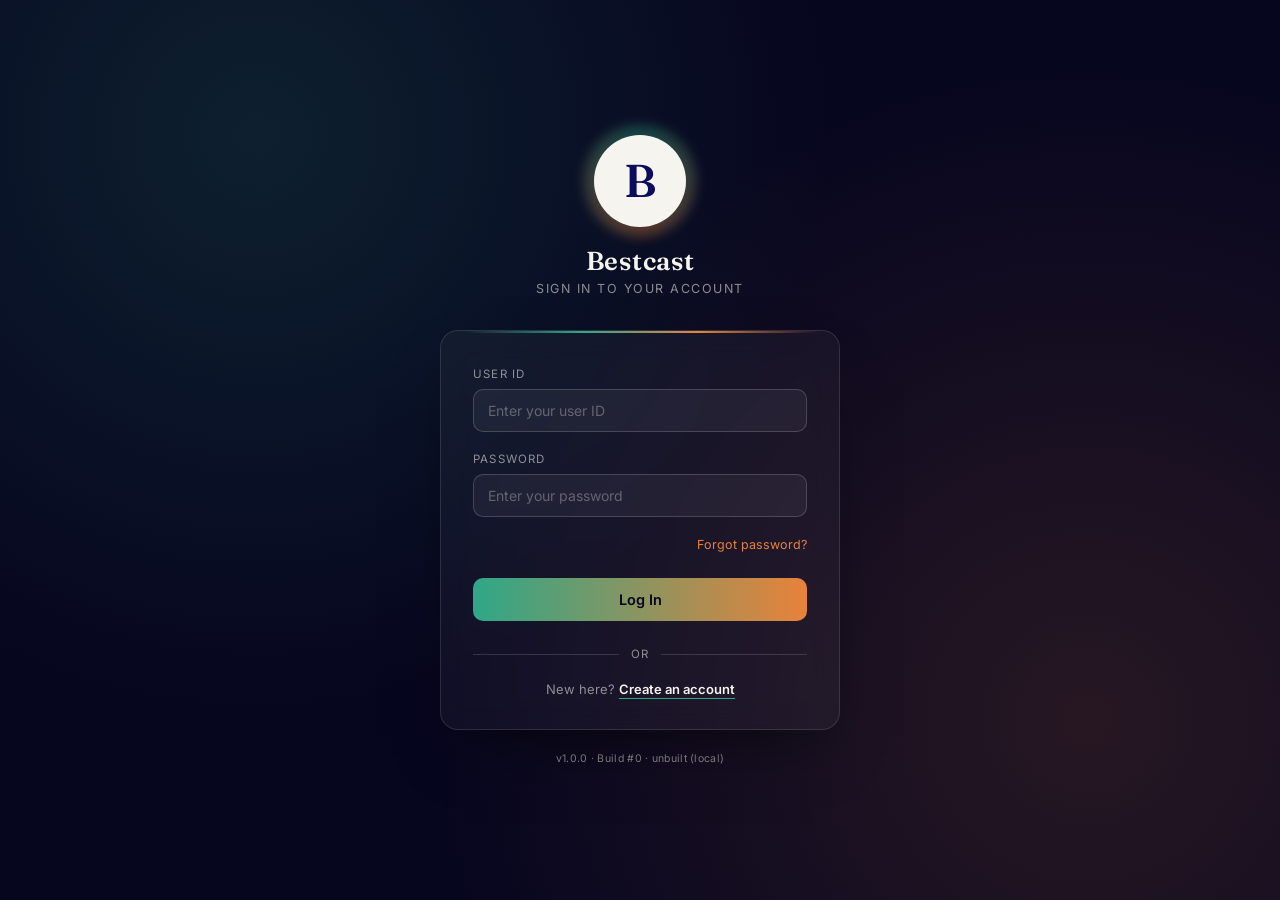
==== public/configuration.html @ 32100ff1 "Add Configuration module with role-based access control New Configuration page, restricted to admini" ====
<!DOCTYPE html>
<html lang="en">
<head>
<meta charset="UTF-8">
<meta name="viewport" content="width=device-width, initial-scale=1.0">
<title>Bestcast — Configuration</title>
<link rel="preconnect" href="https://fonts.googleapis.com">
<link href="https://fonts.googleapis.com/css2?family=Fraunces:opsz,wght@9..144,500;9..144,600&family=Inter:wght@400;500;600&display=swap" rel="stylesheet">
<link rel="stylesheet" href="css/app.css">
<link rel="stylesheet" href="css/pcs.css">
<link rel="stylesheet" href="css/config.css">
</head>
<body>

  <main class="content" id="config-root"></main>

  <p class="build-footer"></p>

  <script src="js/build-info.js"></script>
  <script src="js/footer.js"></script>
  <script src="js/brand.js"></script>
  <script src="js/temp-local-auth.js"></script>
  <script src="js/rbac.js"></script>
  <script src="js/topbar.js"></script>
  <script src="js/config.js"></script>
</body>
</html>
---- public/css/app.css ----
/* Shared shell styles: theme tokens, top bar, page chrome.
   Used by dashboard.html, production-records.html, process-check-sheet.html. */

:root {
  --navy: #0d0b5c;
  --navy-deep: #07061f;
  --teal: #2fa787;
  --orange: #e8823a;
  --cream: #f6f4ee;
  --mute: rgba(246,244,238,0.55);
  --danger: #e8534f;

  --content-bg: var(--navy-deep);
  --content-fg: var(--cream);
  --content-mute: var(--mute);
  --card-bg: rgba(246,244,238,0.04);
  --card-border: rgba(246,244,238,0.12);
  --input-bg: rgba(246,244,238,0.05);
  --input-border: rgba(246,244,238,0.18);
  --menu-bg: #0d0c2a;
}

/* Light mode: top bar keeps its own colors (see .topbar), everything
   else on the page goes black and white. */
body.light-theme {
  --content-bg: #ffffff;
  --content-fg: #000000;
  --content-mute: #555555;
  --card-bg: #f5f5f5;
  --card-border: #dddddd;
  --input-bg: #ffffff;
  --input-border: #999999;
  --danger: #c62828;
}

* { box-sizing: border-box; margin: 0; padding: 0; }

html, body {
  height: 100%;
  /* Nothing should scroll the page sideways — wide tables scroll inside
     their own container. "clip" rather than "hidden" so position: sticky
     on the top bar keeps working. */
  overflow-x: clip;
}

body {
  font-family: 'Inter', sans-serif;
  background: var(--content-bg);
  color: var(--content-fg);
  min-height: 100vh;
  transition: background 150ms ease, color 150ms ease;
}

/* ---------- Top bar ---------- */

.topbar {
  /* Height grows as the nav wraps — never a fixed height, so nothing is
     forced off-screen on narrow viewports. */
  min-height: 86px;
  width: 100%;
  display: flex;
  align-items: center;
  flex-wrap: wrap;
  padding: 10px 28px;
  gap: 10px 12px;
  /* Opaque base colour under the gradient layers, so page content
     scrolling underneath never shows through the bar. */
  background-color: #07061f;
  background-image:
    radial-gradient(circle at 32% 0%, rgba(47,167,135,0.28), transparent 32%),
    radial-gradient(circle at 70% 100%, rgba(232,130,58,0.18), transparent 35%),
    linear-gradient(100deg, #04030c 0%, #07061f 45%, #0d0b5c 75%, #04030c 100%);
  border-bottom: 1px solid rgba(246,244,238,0.08);
  color: #f6f4ee;
  position: sticky;
  top: 0;
  /* Above page content, but below .modal-backdrop (z-index 100). */
  z-index: 50;
}

.brand {
  display: flex;
  align-items: center;
  gap: 12px;
  flex-shrink: 0;
  text-decoration: none;
}

.brand-logo {
  width: 40px;
  height: 40px;
  border-radius: 50%;
  background: #f6f4ee;
  object-fit: contain;
  padding: 4px;
}

.brand-name {
  font-family: 'Fraunces', serif;
  color: #f6f4ee;
  font-size: 22px;
  font-weight: 600;
  letter-spacing: -0.2px;
}

/* Stands in for the logo when the asset is unavailable — see js/brand.js.
   Sized by .brand-logo, which it inherits. */
.logo-fallback {
  display: flex;
  align-items: center;
  justify-content: center;
  background: #f6f4ee;
  color: #0d0b5c;
  border-radius: 50%;
  font-family: 'Fraunces', serif;
  font-weight: 600;
  line-height: 1;
  user-select: none;
}

.brand-logo.logo-fallback { font-size: 21px; padding: 0; }

@media (max-width: 640px) {
  .brand-logo.logo-fallback { font-size: 18px; }
}

/* The nav wraps onto further rows rather than scrolling sideways, so every
   item stays reachable at any width. min-width:0 lets it shrink inside the
   flex bar instead of forcing the bar wider than the viewport. */
.main-nav {
  display: flex;
  align-items: center;
  flex-wrap: wrap;
  gap: 6px 8px;
  min-width: 0;
  flex: 1 1 auto;
}

.nav-item {
  position: relative;
  height: 56px;
  padding: 0 22px;
  display: flex;
  align-items: center;
  gap: 10px;
  color: rgba(246,244,238,0.75);
  text-decoration: none;
  font-size: 14.5px;
  font-weight: 500;
  border-radius: 14px;
  white-space: nowrap;
  transition: background 180ms ease, color 180ms ease;
}

.nav-item svg {
  width: 20px;
  height: 20px;
  stroke: currentColor;
  stroke-width: 1.8;
  fill: none;
  flex-shrink: 0;
}

.nav-item:hover {
  background: rgba(246,244,238,0.06);
  color: #f6f4ee;
}

.nav-item.active {
  color: #f6f4ee;
  background: linear-gradient(135deg, rgba(47,167,135,0.55), rgba(232,130,58,0.30));
  box-shadow:
    inset 0 1px 0 rgba(255,255,255,0.08),
    0 4px 18px rgba(0,0,0,0.25);
}

.nav-item.active::after {
  content: "";
  position: absolute;
  bottom: 0;
  left: 50%;
  width: 32px;
  height: 3px;
  transform: translateX(-50%);
  background: var(--teal);
  border-radius: 3px 3px 0 0;
}

button.nav-item {
  background: none;
  border: none;
  font: inherit;
  cursor: pointer;
}

.nav-item-wrap { position: relative; }

.nav-chevron {
  width: 14px;
  height: 14px;
  stroke: currentColor;
  stroke-width: 2;
  fill: none;
  transition: transform 150ms ease;
}

.nav-item-wrap.open .nav-chevron { transform: rotate(180deg); }

/* Fixed, not absolute: .main-nav scrolls horizontally, and CSS forces the
   other axis to clip too, which would trap this dropdown inside the bar.
   position:fixed takes it out of that clipping context so it overlays the
   page content, fully opaque. Coordinates are set in topbar.js. */
.nav-dropdown {
  display: none;
  position: fixed;
  min-width: 160px;
  background: var(--menu-bg);
  border: 1px solid rgba(246,244,238,0.14);
  border-radius: 12px;
  padding: 6px;
  box-shadow: 0 20px 40px -15px rgba(0,0,0,0.6);
  z-index: 60;
}

.nav-dropdown.open { display: block; }

.nav-dropdown a {
  display: block;
  padding: 10px 12px;
  border-radius: 8px;
  color: #f6f4ee;
  font-size: 13.5px;
  text-decoration: none;
}

.nav-dropdown a:hover { background: rgba(246,244,238,0.08); }

.header-actions {
  margin-left: auto;
  display: flex;
  align-items: center;
  gap: 16px;
  flex-shrink: 0;
  position: relative;
}

.theme-toggle {
  width: 38px;
  height: 38px;
  border-radius: 50%;
  border: 1px solid rgba(246,244,238,0.18);
  background: rgba(246,244,238,0.06);
  display: flex;
  align-items: center;
  justify-content: center;
  cursor: pointer;
  flex-shrink: 0;
  transition: background 150ms ease;
}

.theme-toggle:hover { background: rgba(246,244,238,0.12); }

.theme-toggle svg {
  width: 19px;
  height: 19px;
  stroke: #f6f4ee;
  stroke-width: 1.8;
  fill: none;
}

.user {
  display: flex;
  align-items: center;
  gap: 10px;
  cursor: pointer;
  padding: 6px 8px;
  border-radius: 10px;
  transition: background 150ms ease;
}

.user:hover { background: rgba(246,244,238,0.06); }

.avatar {
  width: 36px;
  height: 36px;
  border-radius: 50%;
  background: linear-gradient(135deg, var(--teal), var(--orange));
  color: #07061f;
  display: flex;
  align-items: center;
  justify-content: center;
  font-weight: 700;
  font-size: 14px;
  flex-shrink: 0;
}

.user-name { color: #f6f4ee; font-size: 14px; font-weight: 500; }

.user-chevron {
  width: 16px;
  height: 16px;
  stroke: rgba(246,244,238,0.7);
  stroke-width: 2;
  fill: none;
  transition: transform 150ms ease;
}

.user.open .user-chevron { transform: rotate(180deg); }

.user-dropdown {
  display: none;
  position: absolute;
  top: 52px;
  right: 0;
  min-width: 180px;
  background: var(--menu-bg);
  border: 1px solid rgba(246,244,238,0.14);
  border-radius: 12px;
  padding: 6px;
  box-shadow: 0 20px 40px -15px rgba(0,0,0,0.6);
  z-index: 60;
}

.user-dropdown.open { display: block; }

.user-dropdown a,
.user-dropdown button {
  display: block;
  width: 100%;
  text-align: left;
  padding: 10px 12px;
  border-radius: 8px;
  border: none;
  background: none;
  color: #f6f4ee;
  font-family: inherit;
  font-size: 13.5px;
  text-decoration: none;
  cursor: pointer;
}

.user-dropdown a:hover,
.user-dropdown button:hover { background: rgba(246,244,238,0.08); }

/* --- Responsive: desktop → tablet → mobile ---------------------------- */

/* Tablet and below: the nav drops onto its own full-width row beneath the
   brand and user controls, then wraps within that row as needed. */
@media (max-width: 1024px) {
  .topbar { padding: 10px 20px; }
  .main-nav {
    order: 3;
    flex-basis: 100%;
    justify-content: flex-start;
  }
  .nav-item { height: 48px; padding: 0 16px; }
}

@media (max-width: 640px) {
  .topbar { padding: 10px 14px; gap: 8px; }
  .brand-logo { width: 34px; height: 34px; }
  .brand-name { font-size: 19px; }
  .nav-item {
    height: 42px;
    padding: 0 12px;
    font-size: 13px;
    gap: 7px;
    border-radius: 11px;
  }
  .nav-item svg { width: 17px; height: 17px; }
  .user-name { display: none; }
  .header-actions { gap: 10px; }
}

/* Small phones: keep the brand mark but drop the wordmark so the nav row
   gets the space. */
@media (max-width: 400px) {
  .brand-name { display: none; }
  .nav-item { padding: 0 10px; font-size: 12.5px; }
}

/* ---------- Page content ---------- */

.content {
  max-width: 1180px;
  margin: 0 auto;
  padding: 40px 24px 24px;
  min-width: 0;
}

.content h1 {
  font-family: 'Fraunces', serif;
  font-size: 26px;
  margin-bottom: 8px;
  overflow-wrap: break-word;
}

@media (max-width: 640px) {
  .content { padding: 24px 14px 16px; }
  .content h1 { font-size: 21px; }
}

.subtitle {
  color: var(--content-mute);
  font-size: 14px;
  margin-bottom: 28px;
}

.breadcrumb {
  font-size: 12.5px;
  color: var(--content-mute);
  margin-bottom: 14px;
}

.breadcrumb a { color: var(--teal); text-decoration: none; }
.breadcrumb a:hover { text-decoration: underline; }

.cards {
  display: grid;
  grid-template-columns: repeat(auto-fit, minmax(240px, 1fr));
  gap: 16px;
}

.card {
  background: var(--card-bg);
  border: 1px solid var(--card-border);
  border-radius: 14px;
  padding: 20px;
  transition: background 150ms ease, border-color 150ms ease;
}

a.card { text-decoration: none; color: inherit; display: block; }
a.card:hover { border-color: var(--teal); }

.card h2 {
  font-size: 14px;
  color: var(--content-mute);
  text-transform: uppercase;
  letter-spacing: 0.8px;
  margin-bottom: 8px;
}

.card p { font-size: 13px; color: var(--content-mute); }

.build-footer {
  text-align: center;
  font-size: 10.5px;
  letter-spacing: 0.3px;
  color: var(--content-mute);
  padding: 24px;
}

/* ---------- Buttons ---------- */

.btn {
  padding: 10px 18px;
  border: none;
  border-radius: 10px;
  background: linear-gradient(90deg, var(--teal), var(--orange));
  color: #07061f;
  font-family: inherit;
  font-weight: 600;
  font-size: 13.5px;
  cursor: pointer;
  text-decoration: none;
  display: inline-block;
}

.btn:hover { filter: brightness(1.06); }

.btn-secondary {
  background: none;
  border: 1px solid var(--card-border);
  color: var(--content-fg);
  font-weight: 500;
}

.btn-secondary:hover { border-color: var(--teal); filter: none; }

.btn-danger {
  background: none;
  border: 1px solid var(--danger);
  color: var(--danger);
  font-weight: 500;
}

.btn-danger:hover { background: rgba(232,83,79,0.1); filter: none; }

.btn-row { display: flex; gap: 10px; flex-wrap: wrap; align-items: center; }
---- public/css/pcs.css ----
/* Process Check Sheet module styles. Layered on top of app.css. */

/* min() keeps the track from forcing overflow once the viewport is
   narrower than the stated minimum. */
.field-grid {
  display: grid;
  grid-template-columns: repeat(auto-fit, minmax(min(230px, 100%), 1fr));
  gap: 16px;
}

.field label {
  display: block;
  font-size: 11.5px;
  letter-spacing: 0.8px;
  text-transform: uppercase;
  color: var(--content-mute);
  margin-bottom: 6px;
}

.spec-hint {
  text-transform: none;
  letter-spacing: 0;
  font-size: 11px;
  color: var(--teal);
  margin-left: 4px;
}

.field input,
.field select {
  width: 100%;
  padding: 10px 12px;
  background: var(--input-bg);
  border: 1px solid var(--input-border);
  border-radius: 9px;
  color: var(--content-fg);
  font-size: 13.5px;
  font-family: inherit;
  outline: none;
}

.field input:focus,
.field select:focus { border-color: var(--teal); }

.field select option { background: var(--menu-bg); color: #f6f4ee; }
body.light-theme .field select option { background: #ffffff; color: #000000; }

.field-note {
  font-size: 11px;
  color: var(--content-mute);
  margin-top: 5px;
  line-height: 1.4;
}

.field-error {
  font-size: 11px;
  color: var(--danger);
  margin-top: 4px;
  min-height: 0;
}

.field.has-error input,
.field.has-error select { border-color: var(--danger); }

/* ---------- alerts ---------- */

.alert {
  margin-top: 18px;
  padding: 14px 16px;
  border-radius: 10px;
  font-size: 13px;
  line-height: 1.5;
}

.alert-danger {
  background: rgba(232,83,79,0.12);
  border: 1px solid var(--danger);
  color: var(--content-fg);
}

.alert-danger ul { margin: 10px 0 0 18px; }
.alert-danger li { margin-bottom: 4px; }

.alert-ok {
  background: rgba(47,167,135,0.14);
  border: 1px solid var(--teal);
  color: var(--content-fg);
}

.alert-note {
  margin-top: 10px;
  font-size: 11.5px;
  color: var(--content-mute);
}

/* ---------- tables ---------- */

.table-wrap {
  overflow-x: auto;
  border: 1px solid var(--card-border);
  border-radius: 12px;
}

table {
  width: 100%;
  border-collapse: collapse;
  font-size: 13px;
}

table.dense { font-size: 12px; white-space: nowrap; }

th, td {
  padding: 10px 12px;
  text-align: left;
  border-bottom: 1px solid var(--card-border);
}

th {
  font-size: 11px;
  text-transform: uppercase;
  letter-spacing: 0.6px;
  color: var(--content-mute);
  font-weight: 600;
  background: var(--card-bg);
  position: sticky;
  top: 0;
}

tbody tr:last-child td { border-bottom: none; }
tbody tr:hover { background: var(--card-bg); }

td a { color: var(--teal); text-decoration: none; font-weight: 600; }
td a:hover { text-decoration: underline; }

.cell-bad {
  color: var(--danger);
  font-weight: 700;
  background: rgba(232,83,79,0.08);
}

/* ---------- badges ---------- */

.flag-badge,
.ok-badge {
  display: inline-block;
  padding: 3px 9px;
  border-radius: 20px;
  font-size: 11px;
  font-weight: 600;
  white-space: nowrap;
}

.flag-badge { background: rgba(232,83,79,0.16); color: var(--danger); border: 1px solid var(--danger); }
.ok-badge { background: rgba(47,167,135,0.14); color: var(--teal); border: 1px solid var(--teal); }

.muted-xs { font-size: 11.5px; color: var(--content-mute); }

/* ---------- day sheet layout ---------- */

.sheet-head {
  display: flex;
  justify-content: space-between;
  align-items: flex-start;
  gap: 16px;
  flex-wrap: wrap;
  margin-bottom: 24px;
}

.sheet-status { display: flex; gap: 8px; flex-wrap: wrap; }

.sheet-section { margin-bottom: 18px; }

.sheet-block {
  border: 1px solid var(--card-border);
  border-radius: 14px;
  padding: 16px 18px;
  background: color-mix(in srgb, var(--card-bg) 55%, transparent);
}

.sheet-block > summary {
  cursor: pointer;
  display: flex;
  align-items: baseline;
  gap: 12px;
  flex-wrap: wrap;
  list-style: none;
}

.sheet-block > summary::-webkit-details-marker { display: none; }

.sheet-block > summary::before {
  content: "▸";
  color: var(--content-mute);
  font-size: 12px;
  transition: transform 150ms ease;
}

.sheet-block[open] > summary::before { transform: rotate(90deg); }

.sheet-block > summary h2 {
  font-family: 'Fraunces', serif;
  font-size: 18px;
  display: inline;
  margin: 0;
}

.sheet-block[open] > summary { margin-bottom: 16px; }

.fieldset {
  border: 1px solid var(--card-border);
  border-radius: 12px;
  padding: 16px;
}

.fieldset legend {
  padding: 0 8px;
  font-size: 11.5px;
  text-transform: uppercase;
  letter-spacing: 0.8px;
  color: var(--content-mute);
}

.fieldset[disabled] { opacity: 0.65; }

/* ---------- hourly view toggle ---------- */

.view-toggle {
  display: flex;
  align-items: center;
  gap: 8px;
  flex-wrap: wrap;
  margin-bottom: 14px;
}

.toggle-btn {
  padding: 8px 16px;
  border: 1px solid var(--card-border);
  border-radius: 9px;
  background: none;
  color: var(--content-mute);
  font-family: inherit;
  font-size: 13px;
  cursor: pointer;
}

.toggle-btn.active {
  border-color: var(--teal);
  color: var(--content-fg);
  background: rgba(47,167,135,0.12);
  font-weight: 600;
}

/* ---------- matrix ---------- */

.matrix-wrap { max-height: 70vh; overflow: auto; }

table.matrix th { font-size: 10.5px; white-space: nowrap; }
table.matrix td { padding: 4px 6px; }

.matrix .sticky-col {
  position: sticky;
  left: 0;
  background: var(--content-bg);
  z-index: 2;
  min-width: 92px;
}

.matrix thead th { z-index: 3; }
.matrix thead th.sticky-col { z-index: 4; }

.cell-input {
  width: 74px;
  padding: 5px 6px;
  background: var(--input-bg);
  border: 1px solid var(--input-border);
  border-radius: 6px;
  color: var(--content-fg);
  font-size: 12px;
  font-family: inherit;
}

select.cell-input { width: 84px; }
.cell-input:focus { border-color: var(--teal); outline: none; }
input.cell-input.cell-bad { border-color: var(--danger); color: var(--danger); font-weight: 700; }

.row-locked { opacity: 0.72; }
.row-locked .sticky-col { background: var(--card-bg); }
.row-latest .sticky-col { box-shadow: inset 3px 0 0 var(--teal); }

.lock-mark { font-size: 10px; }

.cell-na {
  color: var(--content-mute);
  font-size: 11px;
  font-weight: 600;
  text-align: center;
  background: repeating-linear-gradient(
    45deg,
    transparent, transparent 4px,
    var(--card-bg) 4px, var(--card-bg) 8px
  );
}

.row-actions { white-space: nowrap; }

.pending-badge,
.stopped-badge {
  display: inline-block;
  padding: 3px 9px;
  border-radius: 20px;
  font-size: 11px;
  font-weight: 600;
  white-space: nowrap;
  background: rgba(232,130,58,0.16);
  color: var(--orange);
  border: 1px solid var(--orange);
}

body.light-theme .pending-badge,
body.light-theme .stopped-badge { color: #8a4a12; border-color: #8a4a12; }

/* ---------- tabs ---------- */

.tabs {
  display: flex;
  gap: 6px;
  margin-bottom: 20px;
  border-bottom: 1px solid var(--card-border);
  flex-wrap: wrap;
}

.tab {
  padding: 10px 18px;
  border: none;
  background: none;
  color: var(--content-mute);
  font-family: inherit;
  font-size: 13.5px;
  font-weight: 500;
  cursor: pointer;
  border-bottom: 2px solid transparent;
  margin-bottom: -1px;
}

.tab:hover { color: var(--content-fg); }

.tab.active {
  color: var(--content-fg);
  border-bottom-color: var(--teal);
}

/* ---------- shift cards ---------- */

.kv-grid {
  display: grid;
  grid-template-columns: repeat(auto-fit, minmax(min(190px, 100%), 1fr));
  gap: 10px;
  margin-bottom: 14px;
}

.kv {
  display: flex;
  flex-direction: column;
  gap: 2px;
  font-size: 12.5px;
  padding: 6px 8px;
  border-radius: 6px;
}

.kv span { color: var(--content-mute); font-size: 11px; }

.pin-row { display: flex; align-items: center; gap: 6px; flex-wrap: wrap; }

.pin {
  width: 24px;
  height: 24px;
  border-radius: 50%;
  display: inline-flex;
  align-items: center;
  justify-content: center;
  font-size: 11px;
  font-weight: 700;
  border: 1px solid var(--card-border);
  color: var(--content-mute);
}

.pin.ok { background: rgba(47,167,135,0.16); color: var(--teal); border-color: var(--teal); }
.pin.bad { background: rgba(232,83,79,0.16); color: var(--danger); border-color: var(--danger); }

.core-pin-field { grid-column: 1 / -1; }

.pin-inputs {
  display: grid;
  grid-template-columns: repeat(auto-fit, minmax(min(96px, 45%), 1fr));
  gap: 8px;
}

.pin-input { display: flex; flex-direction: column; gap: 4px; }
.pin-input > span { font-size: 11px; color: var(--content-mute); }

/* ---------- modal ---------- */

.modal-backdrop {
  position: fixed;
  inset: 0;
  background: rgba(0,0,0,0.6);
  display: flex;
  align-items: flex-start;
  justify-content: center;
  padding: 40px 20px;
  overflow-y: auto;
  z-index: 100;
}

.modal {
  background: var(--content-bg);
  border: 1px solid var(--card-border);
  border-radius: 16px;
  padding: 26px;
  width: 100%;
  max-width: 880px;
}

@media (max-width: 640px) {
  .modal-backdrop { padding: 16px 10px; }
  .modal { padding: 18px 16px; border-radius: 12px; }
  .tab { padding: 9px 12px; font-size: 12.5px; }
  th, td { padding: 8px 9px; }
}

.modal h2 {
  font-family: 'Fraunces', serif;
  font-size: 20px;
  margin-bottom: 18px;
}

.link-btn {
  background: none;
  border: none;
  color: var(--teal);
  font-family: inherit;
  font-size: 12.5px;
  cursor: pointer;
  padding: 2px 6px;
}

.link-btn:hover { text-decoration: underline; }
.link-btn.danger { color: var(--danger); }
---- public/css/config.css ----
/* Configuration module — layered on app.css and pcs.css. */

.mono {
  font-family: ui-monospace, 'SF Mono', Consolas, monospace;
  font-size: 11.5px;
}

.role-chip {
  display: inline-block;
  padding: 3px 9px;
  border-radius: 20px;
  font-size: 11px;
  font-weight: 600;
  background: rgba(47,167,135,0.14);
  color: var(--teal);
  border: 1px solid var(--teal);
  white-space: nowrap;
  margin: 1px 0;
}

body.light-theme .role-chip { color: #1d6b56; border-color: #1d6b56; }

/* Where a permission comes from — used in both the per-user access view
   and the role permission editor. */
.src-role { background: rgba(47,167,135,0.10); text-align: center; }
.src-extra { background: rgba(232,130,58,0.14); text-align: center; }
.src-denied { background: rgba(232,83,79,0.14); text-align: center; }
.src-none { text-align: center; color: var(--content-mute); }

.legend-row {
  display: flex;
  gap: 8px;
  flex-wrap: wrap;
  margin-bottom: 14px;
}

.legend {
  font-size: 11px;
  padding: 4px 10px;
  border-radius: 6px;
  border: 1px solid var(--card-border);
}

.op-select {
  padding: 3px 4px;
  background: var(--input-bg);
  border: 1px solid var(--input-border);
  border-radius: 5px;
  color: var(--content-fg);
  font-family: inherit;
  font-size: 11px;
  max-width: 92px;
}

.check-list {
  display: flex;
  flex-direction: column;
  gap: 10px;
  max-height: 320px;
  overflow-y: auto;
}

.check-row {
  display: flex;
  align-items: flex-start;
  gap: 10px;
  font-size: 13px;
  line-height: 1.45;
  cursor: pointer;
}

.check-row input { margin-top: 3px; accent-color: var(--teal); flex-shrink: 0; }

/* Tabs on this page are links. */
a.tab { text-decoration: none; display: inline-block; }

.modal .sheet-block { background: none; }

.modal .sheet-block > summary { gap: 10px; }

.modal .sheet-block > summary h2 { font-size: 15px; }

.modal .table-wrap { max-height: 340px; overflow: auto; }

@media (max-width: 640px) {
  .op-select { max-width: 78px; font-size: 10.5px; }
  .legend { font-size: 10.5px; }
}
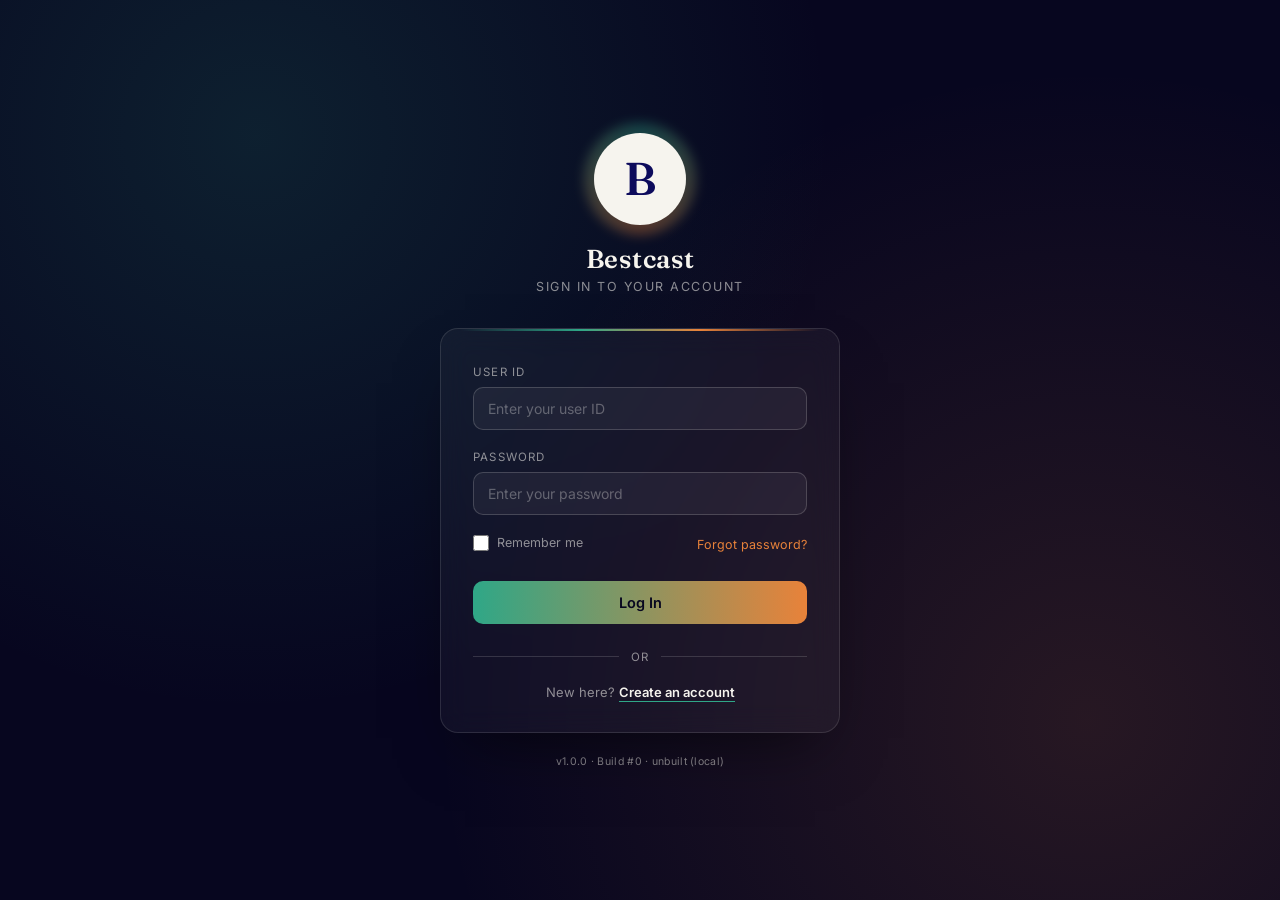
==== commit 99cd5bcf: "feat: v2.2.0 — codebase improvements (10 items) 1. Shared util.js — deduplicate esc/el across 7 modu" ====
--- a/public/configuration.html
+++ b/public/configuration.html
@@ -7,7 +7,7 @@
 <link rel="preconnect" href="https://fonts.googleapis.com">
 <link href="https://fonts.googleapis.com/css2?family=Fraunces:opsz,wght@9..144,500;9..144,600&family=Inter:wght@400;500;600&display=swap" rel="stylesheet">
 <link rel="stylesheet" href="css/app.css">
-<link rel="stylesheet" href="css/pcs.css">
+<link rel="stylesheet" href="css/forms.css">
 <link rel="stylesheet" href="css/config.css">
 </head>
 <body>
@@ -19,9 +19,12 @@
   <script src="js/build-info.js"></script>
   <script src="js/footer.js"></script>
   <script src="js/brand.js"></script>
+  <script src="js/error-handler.js"></script>
   <script src="js/temp-local-auth.js"></script>
   <script src="js/rbac.js"></script>
+  <script src="js/util.js"></script>
   <script src="js/topbar.js"></script>
+  <script src="js/pcs-spec.js"></script>
   <script src="js/config.js"></script>
 </body>
 </html>
--- a/public/css/app.css
+++ b/public/css/app.css
@@ -477,6 +477,8 @@
 
 .btn-secondary:hover { border-color: var(--teal); filter: none; }
 
+.btn-sm { padding: 4px 10px; font-size: 12px; }
+
 .btn-danger {
   background: none;
   border: 1px solid var(--danger);
--- a/public/css/forms.css
+++ b/public/css/forms.css
@@ -0,0 +1,271 @@
+/* Shared form, table, tab, badge and modal styles.
+   Extracted from pcs.css so every authenticated page can use them. */
+
+.field-grid {
+  display: grid;
+  grid-template-columns: repeat(auto-fit, minmax(min(230px, 100%), 1fr));
+  gap: 16px;
+}
+
+.field label {
+  display: block;
+  font-size: 11.5px;
+  letter-spacing: 0.8px;
+  text-transform: uppercase;
+  color: var(--content-mute);
+  margin-bottom: 6px;
+}
+
+.field input,
+.field select {
+  width: 100%;
+  padding: 10px 12px;
+  background: var(--input-bg);
+  border: 1px solid var(--input-border);
+  border-radius: 9px;
+  color: var(--content-fg);
+  font-size: 13.5px;
+  font-family: inherit;
+  outline: none;
+}
+
+.field input:focus,
+.field select:focus { border-color: var(--teal); }
+
+.field select option { background: var(--menu-bg); color: #f6f4ee; }
+body.light-theme .field select option { background: #ffffff; color: #000000; }
+
+.field-note {
+  font-size: 11px;
+  color: var(--content-mute);
+  margin-top: 5px;
+  line-height: 1.4;
+}
+
+.field-error {
+  font-size: 11px;
+  color: var(--danger);
+  margin-top: 4px;
+  min-height: 0;
+}
+
+.field.has-error input,
+.field.has-error select { border-color: var(--danger); }
+
+/* ---------- alerts ---------- */
+
+.alert {
+  margin-top: 18px;
+  padding: 14px 16px;
+  border-radius: 10px;
+  font-size: 13px;
+  line-height: 1.5;
+}
+
+.alert-danger {
+  background: rgba(232,83,79,0.12);
+  border: 1px solid var(--danger);
+  color: var(--content-fg);
+}
+
+.alert-danger ul { margin: 10px 0 0 18px; }
+.alert-danger li { margin-bottom: 4px; }
+
+.alert-ok {
+  background: rgba(47,167,135,0.14);
+  border: 1px solid var(--teal);
+  color: var(--content-fg);
+}
+
+.alert-note {
+  margin-top: 10px;
+  font-size: 11.5px;
+  color: var(--content-mute);
+}
+
+/* ---------- tables ---------- */
+
+.table-wrap {
+  overflow-x: auto;
+  border: 1px solid var(--card-border);
+  border-radius: 12px;
+}
+
+table {
+  width: 100%;
+  border-collapse: collapse;
+  font-size: 13px;
+}
+
+table.dense { font-size: 12px; white-space: nowrap; }
+
+th, td {
+  padding: 10px 12px;
+  text-align: left;
+  border-bottom: 1px solid var(--card-border);
+}
+
+th {
+  font-size: 11px;
+  text-transform: uppercase;
+  letter-spacing: 0.6px;
+  color: var(--content-mute);
+  font-weight: 600;
+  background: var(--card-bg);
+  position: sticky;
+  top: 0;
+}
+
+tbody tr:last-child td { border-bottom: none; }
+tbody tr:hover { background: var(--card-bg); }
+
+td a { color: var(--teal); text-decoration: none; font-weight: 600; }
+td a:hover { text-decoration: underline; }
+
+.cell-bad {
+  color: var(--danger);
+  font-weight: 700;
+  background: rgba(232,83,79,0.08);
+}
+
+/* ---------- badges ---------- */
+
+.flag-badge,
+.ok-badge {
+  display: inline-block;
+  padding: 3px 9px;
+  border-radius: 20px;
+  font-size: 11px;
+  font-weight: 600;
+  white-space: nowrap;
+}
+
+.flag-badge { background: rgba(232,83,79,0.16); color: var(--danger); border: 1px solid var(--danger); }
+.ok-badge { background: rgba(47,167,135,0.14); color: var(--teal); border: 1px solid var(--teal); }
+
+.muted-xs { font-size: 11.5px; color: var(--content-mute); }
+
+/* ---------- fieldset ---------- */
+
+.fieldset {
+  border: 1px solid var(--card-border);
+  border-radius: 12px;
+  padding: 16px;
+}
+
+.fieldset legend {
+  padding: 0 8px;
+  font-size: 11.5px;
+  text-transform: uppercase;
+  letter-spacing: 0.8px;
+  color: var(--content-mute);
+}
+
+.fieldset[disabled] { opacity: 0.65; }
+
+/* ---------- tabs ---------- */
+
+.tabs {
+  display: flex;
+  gap: 6px;
+  margin-bottom: 20px;
+  border-bottom: 1px solid var(--card-border);
+  flex-wrap: wrap;
+}
+
+.tab {
+  padding: 10px 18px;
+  border: none;
+  background: none;
+  color: var(--content-mute);
+  font-family: inherit;
+  font-size: 13.5px;
+  font-weight: 500;
+  cursor: pointer;
+  border-bottom: 2px solid transparent;
+  margin-bottom: -1px;
+}
+
+.tab:hover { color: var(--content-fg); }
+
+.tab.active {
+  color: var(--content-fg);
+  border-bottom-color: var(--teal);
+}
+
+/* ---------- modal ---------- */
+
+.modal-backdrop {
+  position: fixed;
+  inset: 0;
+  background: rgba(0,0,0,0.6);
+  display: flex;
+  align-items: flex-start;
+  justify-content: center;
+  padding: 40px 20px;
+  overflow-y: auto;
+  z-index: 100;
+}
+
+.modal {
+  background: var(--content-bg);
+  border: 1px solid var(--card-border);
+  border-radius: 16px;
+  padding: 26px;
+  width: 100%;
+  max-width: 880px;
+}
+
+.modal h2 {
+  font-family: 'Fraunces', serif;
+  font-size: 20px;
+  margin-bottom: 18px;
+}
+
+/* ---------- link button ---------- */
+
+.link-btn {
+  background: none;
+  border: none;
+  color: var(--teal);
+  font-family: inherit;
+  font-size: 12.5px;
+  cursor: pointer;
+  padding: 2px 6px;
+}
+
+.link-btn:hover { text-decoration: underline; }
+.link-btn.danger { color: var(--danger); }
+
+/* ---------- touch targets ---------- */
+
+@media (pointer: coarse) {
+  .link-btn {
+    min-height: 44px;
+    padding: 10px 12px;
+    font-size: 14px;
+    display: inline-flex;
+    align-items: center;
+  }
+
+  .btn, .toggle-btn {
+    min-height: 44px;
+    padding: 12px 20px;
+    font-size: 14.5px;
+  }
+
+  .field input,
+  .field select {
+    min-height: 44px;
+    font-size: 15px;
+  }
+}
+
+/* ---------- responsive ---------- */
+
+@media (max-width: 640px) {
+  .modal-backdrop { padding: 16px 10px; }
+  .modal { padding: 18px 16px; border-radius: 12px; }
+  .tab { padding: 9px 12px; font-size: 12.5px; }
+  th, td { padding: 8px 9px; }
+}
--- a/public/css/config.css
+++ b/public/css/config.css
@@ -82,7 +82,55 @@
 
 .modal .table-wrap { max-height: 340px; overflow: auto; }
 
+/* Tolerances tab */
+.tol-header { margin-bottom: 8px; }
+
+.tol-table th { font-size: 11px; }
+
+.tol-subhead th {
+  font-size: 10px;
+  color: var(--content-mute);
+  font-weight: 400;
+  padding-top: 0;
+}
+
+.tol-def-head { text-align: center; }
+
+.tol-group td {
+  font-weight: 700;
+  font-size: 12px;
+  padding: 12px 8px 6px;
+  border-bottom: 2px solid var(--teal);
+  color: var(--teal);
+}
+
+.tol-field { font-weight: 500; white-space: nowrap; }
+.tol-unit { color: var(--content-mute); font-size: 11.5px; }
+.tol-def { color: var(--content-mute); text-align: center; font-size: 11px; }
+
+.tol-input {
+  width: 72px;
+  padding: 4px 6px;
+  background: var(--input-bg);
+  border: 1px solid var(--input-border);
+  border-radius: 6px;
+  color: var(--content-fg);
+  font-family: inherit;
+  font-size: 12px;
+  text-align: center;
+}
+
+.tol-input:focus { border-color: var(--teal); outline: none; }
+.tol-input:disabled { opacity: 0.5; cursor: not-allowed; }
+
+.tol-sep { color: var(--content-mute); margin: 0 3px; }
+
+.tol-override { background: rgba(47,167,135,0.06); }
+
+body.light-theme .tol-override { background: rgba(47,167,135,0.08); }
+
 @media (max-width: 640px) {
   .op-select { max-width: 78px; font-size: 10.5px; }
   .legend { font-size: 10.5px; }
+  .tol-input { width: 56px; font-size: 11px; }
 }
